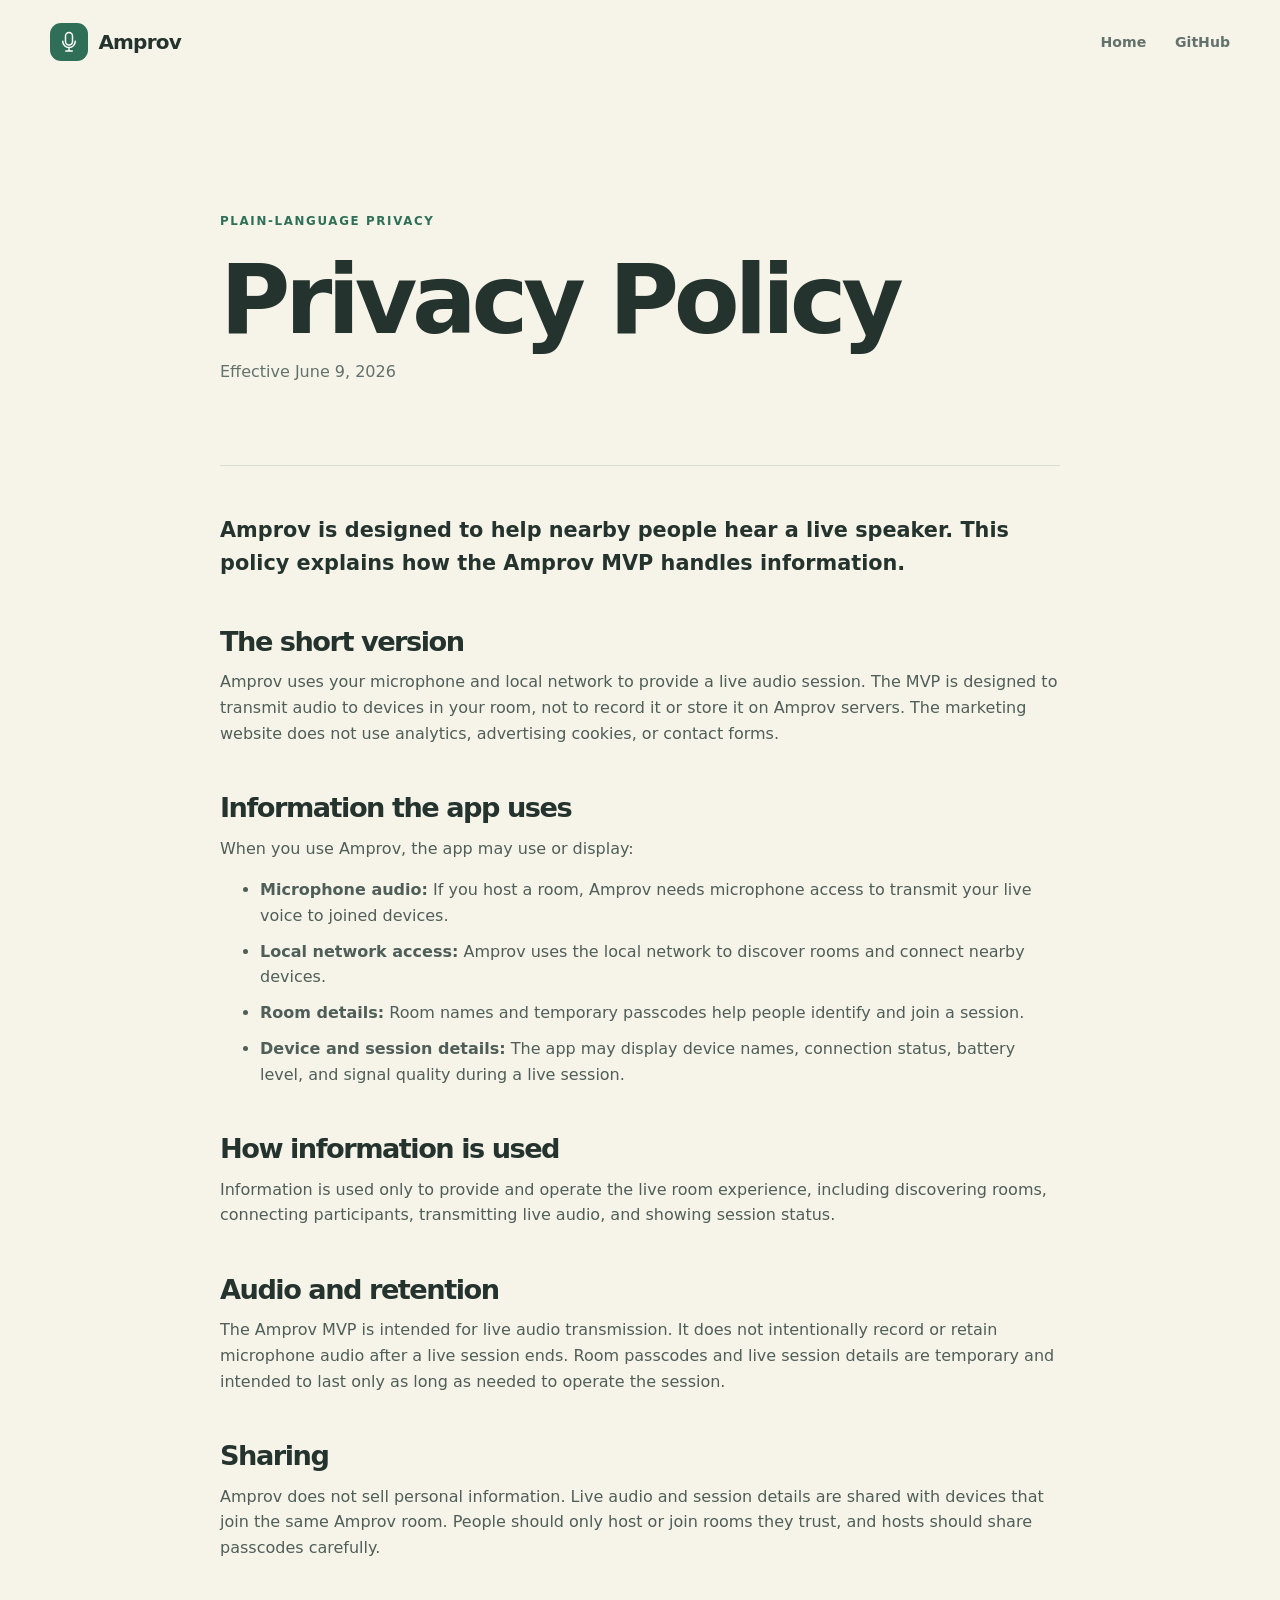
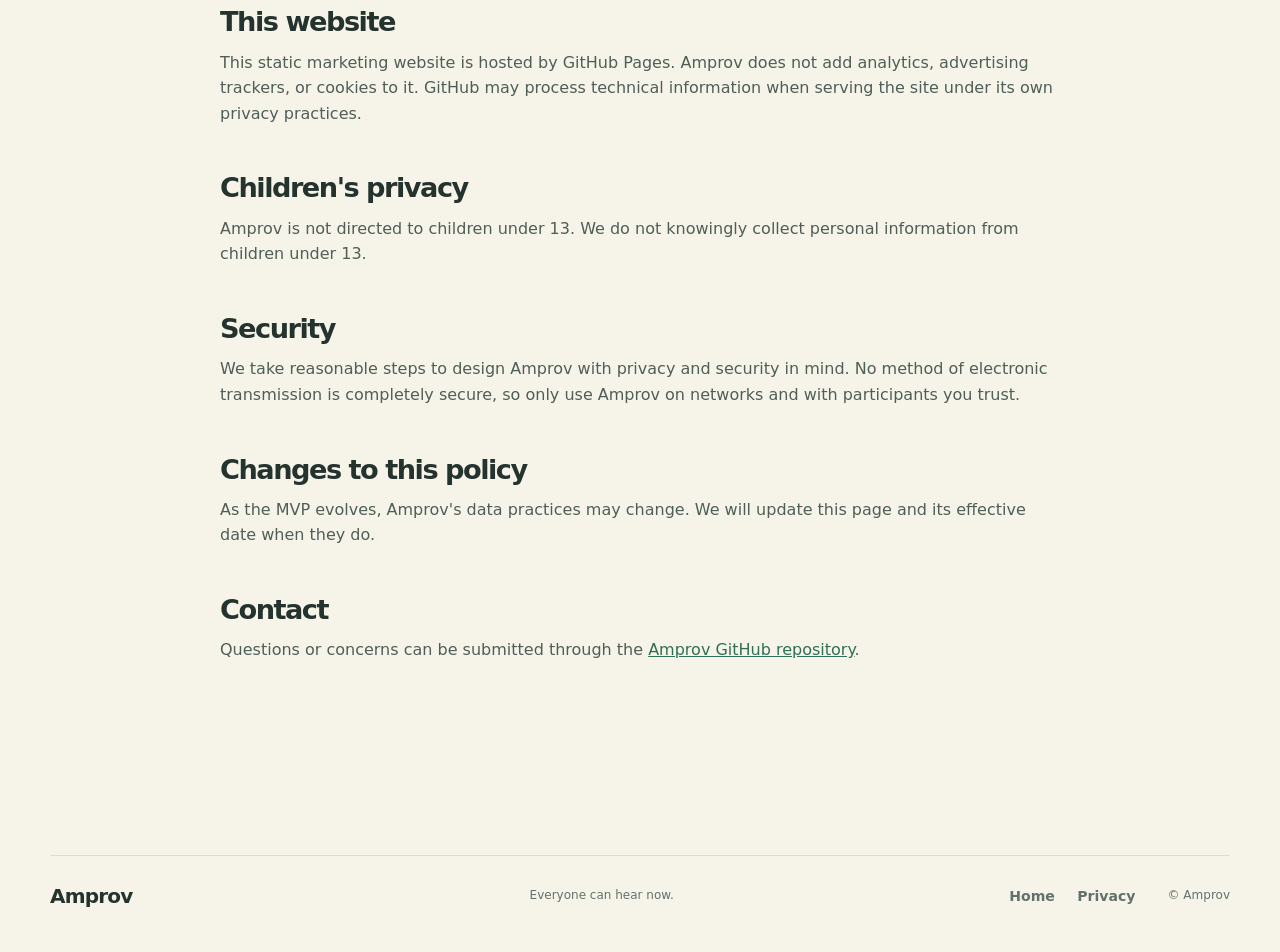
==== privacy.html @ 33fa5f2c "add core pages" ====
<!doctype html>
<html lang="en">
  <head>
    <meta charset="utf-8">
    <meta name="viewport" content="width=device-width, initial-scale=1">
    <meta name="description" content="Amprov privacy policy.">
    <meta name="theme-color" content="#f6f4e9">
    <title>Privacy Policy — Amprov</title>
    <link rel="stylesheet" href="styles.css">
    <script src="script.js" defer></script>
  </head>
  <body>
    <a class="skip-link" href="#main">Skip to content</a>
    <header class="site-header">
      <a class="brand" href="/" aria-label="Amprov home">
        <span class="brand-mark" aria-hidden="true">
          <svg viewBox="0 0 48 48"><path d="M17 12a7 7 0 0 1 14 0v11a7 7 0 0 1-14 0V12Z"></path><path d="M11.5 22.5a12.5 12.5 0 0 0 25 0M24 35v7M17.5 42h13"></path></svg>
        </span>
        <span>Amprov</span>
      </a>
      <nav class="nav-links" aria-label="Main navigation">
        <a href="/">Home</a>
        <a href="https://github.com/cwhite616/amprov.com">GitHub</a>
      </nav>
    </header>

    <main id="main" class="policy-page">
      <header class="policy-hero">
        <p class="eyebrow">Plain-language privacy</p>
        <h1>Privacy Policy</h1>
        <p>Effective June 9, 2026</p>
      </header>

      <article class="policy-content">
        <p class="policy-intro">Amprov is designed to help nearby people hear a live speaker. This policy explains how the Amprov MVP handles information.</p>

        <h2>The short version</h2>
        <p>Amprov uses your microphone and local network to provide a live audio session. The MVP is designed to transmit audio to devices in your room, not to record it or store it on Amprov servers. The marketing website does not use analytics, advertising cookies, or contact forms.</p>

        <h2>Information the app uses</h2>
        <p>When you use Amprov, the app may use or display:</p>
        <ul>
          <li><strong>Microphone audio:</strong> If you host a room, Amprov needs microphone access to transmit your live voice to joined devices.</li>
          <li><strong>Local network access:</strong> Amprov uses the local network to discover rooms and connect nearby devices.</li>
          <li><strong>Room details:</strong> Room names and temporary passcodes help people identify and join a session.</li>
          <li><strong>Device and session details:</strong> The app may display device names, connection status, battery level, and signal quality during a live session.</li>
        </ul>

        <h2>How information is used</h2>
        <p>Information is used only to provide and operate the live room experience, including discovering rooms, connecting participants, transmitting live audio, and showing session status.</p>

        <h2>Audio and retention</h2>
        <p>The Amprov MVP is intended for live audio transmission. It does not intentionally record or retain microphone audio after a live session ends. Room passcodes and live session details are temporary and intended to last only as long as needed to operate the session.</p>

        <h2>Sharing</h2>
        <p>Amprov does not sell personal information. Live audio and session details are shared with devices that join the same Amprov room. People should only host or join rooms they trust, and hosts should share passcodes carefully.</p>

        <h2>This website</h2>
        <p>This static marketing website is hosted by GitHub Pages. Amprov does not add analytics, advertising trackers, or cookies to it. GitHub may process technical information when serving the site under its own privacy practices.</p>

        <h2>Children's privacy</h2>
        <p>Amprov is not directed to children under 13. We do not knowingly collect personal information from children under 13.</p>

        <h2>Security</h2>
        <p>We take reasonable steps to design Amprov with privacy and security in mind. No method of electronic transmission is completely secure, so only use Amprov on networks and with participants you trust.</p>

        <h2>Changes to this policy</h2>
        <p>As the MVP evolves, Amprov's data practices may change. We will update this page and its effective date when they do.</p>

        <h2>Contact</h2>
        <p>Questions or concerns can be submitted through the <a href="https://github.com/cwhite616/amprov.com/issues">Amprov GitHub repository</a>.</p>
      </article>
    </main>

    <footer class="site-footer">
      <a class="brand" href="/">Amprov</a>
      <p>Everyone can hear now.</p>
      <div class="footer-links"><a href="/">Home</a><a href="privacy.html">Privacy</a></div>
      <p class="copyright">© <span data-year></span> Amprov</p>
    </footer>
  </body>
</html>
---- styles.css ----
:root {
  --green: #2f6f57;
  --green-light: #6cb89a;
  --mint: #cfe9d8;
  --blue: #319fd5;
  --gold: #eccc6a;
  --cream: #f6f4e9;
  --paper: #fffef9;
  --ink: #24332e;
  --muted: #63716c;
  --line: rgba(47, 111, 87, 0.16);
  --shadow: 0 24px 70px rgba(33, 66, 53, 0.16);
}

* { box-sizing: border-box; }
html { scroll-behavior: smooth; }
body {
  margin: 0;
  color: var(--ink);
  background: var(--cream);
  font-family: Inter, ui-sans-serif, system-ui, -apple-system, BlinkMacSystemFont, "Segoe UI", sans-serif;
  line-height: 1.6;
}
img { display: block; max-width: 100%; }
a { color: inherit; }
.skip-link {
  position: fixed;
  z-index: 100;
  top: 0;
  left: 1rem;
  padding: .65rem 1rem;
  color: white;
  background: var(--green);
  transform: translateY(-120%);
}
.skip-link:focus { transform: translateY(0); }
.site-header, .site-footer, .section, .hero {
  width: min(1180px, calc(100% - 40px));
  margin-inline: auto;
}
.site-header {
  position: relative;
  z-index: 10;
  display: flex;
  align-items: center;
  justify-content: space-between;
  min-height: 84px;
}
.brand {
  display: inline-flex;
  align-items: center;
  gap: .65rem;
  color: var(--ink);
  font-size: 1.25rem;
  font-weight: 800;
  letter-spacing: -.04em;
  text-decoration: none;
}
.brand-mark {
  display: grid;
  width: 38px;
  height: 38px;
  place-items: center;
  color: white;
  background: var(--green);
  border-radius: 11px;
}
.brand-mark svg, .center-mic svg {
  width: 24px;
  fill: none;
  stroke: currentColor;
  stroke-linecap: round;
  stroke-linejoin: round;
  stroke-width: 3;
}
.nav-links { display: flex; align-items: center; gap: 1.8rem; }
.nav-links a, .footer-links a {
  color: var(--muted);
  font-size: .88rem;
  font-weight: 700;
  text-decoration: none;
}
.nav-links a:hover, .footer-links a:hover, .policy-content a { color: var(--green); }
.nav-links .nav-cta {
  padding: .55rem 1rem;
  color: var(--green);
  border: 1px solid var(--line);
  border-radius: 999px;
}
.hero {
  display: grid;
  grid-template-columns: .94fr 1.06fr;
  min-height: 680px;
  padding: 60px 0 86px;
}
.hero-copy {
  position: relative;
  z-index: 2;
  align-self: center;
  padding: 0 1rem;
}
.eyebrow {
  margin: 0 0 1.2rem;
  color: var(--green);
  font-size: .74rem;
  font-weight: 850;
  letter-spacing: .14em;
  text-transform: uppercase;
}
.eyebrow span {
  display: inline-block;
  width: 26px;
  height: 2px;
  margin: 0 .5rem .2rem 0;
  background: var(--gold);
}
h1, h2, h3, p { margin-top: 0; }
h1, h2, h3 { line-height: 1.05; letter-spacing: -.055em; }
h1 { margin-bottom: 1.5rem; font-size: clamp(4rem, 7vw, 6.7rem); }
h2 { margin-bottom: 1.2rem; font-size: clamp(2.8rem, 5vw, 4.8rem); }
h3 { font-size: 1.45rem; }
em { color: var(--green); font-family: Georgia, serif; font-weight: 400; }
.hero-text, .section-heading > p:last-child, .showcase-copy > p, .availability > div > p {
  max-width: 560px;
  color: var(--muted);
  font-size: 1.12rem;
}
.hero-actions { display: flex; align-items: center; gap: 1.5rem; margin: 2rem 0; }
.button {
  display: inline-flex;
  align-items: center;
  gap: 1.2rem;
  justify-content: center;
  padding: .9rem 1.3rem;
  border-radius: 999px;
  font-size: .86rem;
  font-weight: 800;
  text-decoration: none;
  transition: transform .2s, box-shadow .2s;
}
.button:hover { transform: translateY(-2px); box-shadow: 0 12px 28px rgba(36, 51, 46, .2); }
.button-primary { color: white; background: var(--green); }
.text-link { color: var(--green); font-size: .86rem; font-weight: 800; text-decoration: none; }
.hero-notes {
  display: flex;
  gap: 1.5rem;
  margin: 0;
  padding: 0;
  color: var(--muted);
  font-size: .75rem;
  font-weight: 700;
  list-style: none;
}
.hero-notes li::before { content: "✓"; margin-right: .4rem; color: var(--green); }
.hero-visual {
  position: relative;
  display: grid;
  min-height: 600px;
  place-items: center;
  border-radius: 42% 42% 18% 18%;
  background: radial-gradient(circle at 50% 48%, #d4eadb 0 30%, transparent 65%);
}
.phone {
  overflow: hidden;
  padding: 7px;
  background: #17201d;
  border: 1px solid rgba(255,255,255,.45);
  border-radius: 34px;
  box-shadow: var(--shadow);
}
.phone img { border-radius: 27px; }
.phone-main { z-index: 2; width: 260px; transform: rotate(3deg); }
.signal {
  position: absolute;
  width: 430px;
  height: 430px;
  border: 1px solid rgba(47, 111, 87, .18);
  border-radius: 50%;
}
.signal-two { width: 550px; height: 550px; opacity: .55; }
.floating-card {
  position: absolute;
  z-index: 3;
  display: flex;
  align-items: center;
  gap: .7rem;
  padding: .75rem 1rem;
  background: rgba(255, 254, 249, .9);
  border: 1px solid rgba(255,255,255,.8);
  border-radius: 14px;
  box-shadow: 0 14px 36px rgba(47, 111, 87, .18);
  backdrop-filter: blur(10px);
  font-size: .7rem;
}
.floating-card span:last-child { display: grid; }
.floating-card-top { top: 22%; right: 3%; }
.floating-card-bottom { bottom: 22%; left: 3%; }
.pulse, .mini-avatar {
  display: grid;
  width: 28px;
  height: 28px;
  place-items: center;
  color: white;
  background: var(--green-light);
  border-radius: 50%;
}
.pulse::after { content: ""; width: 8px; height: 8px; background: white; border-radius: 50%; }
.trust-strip {
  width: 100%;
  padding: 1.3rem 5vw;
  color: white;
  background: var(--green);
  text-align: center;
}
.trust-strip p { margin-bottom: .65rem; color: #cae2d7; font-size: .66rem; font-weight: 800; letter-spacing: .14em; text-transform: uppercase; }
.trust-strip div { display: flex; flex-wrap: wrap; gap: 1.5rem 3rem; justify-content: center; font-size: .83rem; font-weight: 800; }
.trust-strip span::before { content: "•"; margin-right: 1rem; color: var(--gold); }
.section { padding: 120px 0; }
.section-heading { max-width: 700px; margin-bottom: 4rem; }
.centered { margin-inline: auto; text-align: center; }
.centered p { margin-inline: auto; }
.steps { display: grid; grid-template-columns: repeat(3, 1fr); gap: 1.3rem; }
.step-card {
  position: relative;
  min-height: 270px;
  padding: 2.2rem;
  background: rgba(255, 254, 249, .72);
  border: 1px solid var(--line);
  border-radius: 22px;
}
.step-card p, .use-card p { color: var(--muted); font-size: .93rem; }
.step-number { position: absolute; top: 1.2rem; right: 1.4rem; color: var(--green-light); font-family: Georgia, serif; font-size: .8rem; }
.step-icon, .use-icon {
  display: grid;
  width: 52px;
  height: 52px;
  margin-bottom: 2.5rem;
  place-items: center;
  color: var(--green);
  background: var(--mint);
  border-radius: 50%;
  font-weight: 800;
}
.product-showcase {
  display: grid;
  grid-template-columns: .8fr 1.2fr;
  align-items: center;
  gap: 5rem;
  width: 100%;
  max-width: none;
  padding-inline: max(40px, calc((100vw - 1180px) / 2));
  background: var(--paper);
}
.showcase-copy { max-width: 470px; }
.check-list { display: grid; gap: 1rem; margin: 2rem 0 0; padding: 0; list-style: none; font-size: .86rem; font-weight: 750; }
.check-list span { margin-right: .6rem; color: var(--green); }
.phone-stage { position: relative; min-height: 620px; }
.phone-stage .phone { position: absolute; width: 245px; }
.phone-back { top: 10px; left: 6%; transform: rotate(-7deg); }
.phone-front { z-index: 2; right: 8%; bottom: 0; transform: rotate(5deg); }
.use-grid { display: grid; grid-template-columns: repeat(3, 1fr); gap: 1.3rem; }
.use-card { min-height: 290px; padding: 2.2rem; border-radius: 22px; }
.use-card-green { background: #dbead9; }
.use-card-blue { background: #d8eaf0; }
.use-card-gold { background: #f3e7bc; }
.use-card .use-icon { margin-bottom: 4rem; background: rgba(255,255,255,.6); }
.availability {
  display: grid;
  grid-template-columns: 1fr .8fr;
  align-items: center;
  gap: 3rem;
  overflow: hidden;
  margin-bottom: 5rem;
  padding: 5rem;
  color: white;
  background: var(--green);
  border-radius: 30px;
}
.availability h2 { font-size: clamp(2.6rem, 5vw, 4.6rem); }
.availability em { color: var(--gold); }
.availability > div > p { color: #cce1d7; }
.eyebrow.light { color: var(--gold); }
.button-light { color: var(--green); background: white; }
.availability-art { position: relative; display: grid; min-height: 340px; place-items: center; }
.center-mic { z-index: 2; display: grid; width: 110px; height: 110px; place-items: center; color: var(--green); background: var(--gold); border-radius: 32px; transform: rotate(-7deg); box-shadow: 0 24px 50px rgba(0,0,0,.15); }
.center-mic svg { width: 58px; }
.orbit { position: absolute; width: 190px; height: 190px; border: 1px solid rgba(255,255,255,.3); border-radius: 50%; }
.orbit-two { width: 280px; height: 280px; }
.orbit-three { width: 380px; height: 380px; opacity: .5; }
.site-footer {
  display: grid;
  grid-template-columns: 1fr 1fr auto auto;
  align-items: center;
  gap: 2rem;
  padding: 1.5rem 0 2.5rem;
  border-top: 1px solid var(--line);
}
.site-footer p { margin: 0; color: var(--muted); font-size: .75rem; }
.footer-links { display: flex; gap: 1.4rem; }
.policy-page { width: min(840px, calc(100% - 40px)); margin: 4rem auto 8rem; }
.policy-hero { padding: 4rem 0; border-bottom: 1px solid var(--line); }
.policy-hero h1 { margin-bottom: .5rem; font-size: clamp(3.5rem, 8vw, 6rem); }
.policy-hero > p:last-child { color: var(--muted); }
.policy-content { padding: 3rem 0; }
.policy-content h2 { margin: 3rem 0 .8rem; font-size: 1.7rem; }
.policy-content p, .policy-content li { color: #4f5e58; }
.policy-content li { margin-bottom: .65rem; }
.policy-intro { color: var(--ink) !important; font-size: 1.3rem; font-weight: 600; }

@media (max-width: 900px) {
  .hero { grid-template-columns: 1fr; padding-top: 70px; text-align: center; }
  .hero-copy { padding: 0; }
  .hero-text, .hero-notes, .hero-actions { justify-content: center; margin-inline: auto; }
  .hero-visual { min-height: 620px; }
  .steps, .use-grid { grid-template-columns: 1fr; }
  .step-card, .use-card { min-height: 0; }
  .product-showcase { grid-template-columns: 1fr; gap: 2rem; }
  .showcase-copy { max-width: 680px; }
  .availability { grid-template-columns: 1fr; padding: 3.5rem; }
  .availability-art { min-height: 260px; }
}
@media (max-width: 640px) {
  .site-header { min-height: 70px; }
  .nav-links a:not(.nav-cta) { display: none; }
  .hero { padding-top: 40px; }
  h1 { font-size: clamp(3.6rem, 18vw, 5rem); }
  .hero-actions, .hero-notes { flex-direction: column; }
  .hero-visual { min-height: 540px; }
  .phone-main { width: 220px; }
  .signal { width: 330px; height: 330px; }
  .signal-two { width: 430px; height: 430px; }
  .floating-card-top { right: -3%; }
  .floating-card-bottom { left: -3%; }
  .section { padding: 80px 0; }
  .product-showcase { padding-inline: 20px; }
  .phone-stage { min-height: 500px; }
  .phone-stage .phone { width: 190px; }
  .phone-back { left: 0; }
  .phone-front { right: 0; }
  .availability { width: calc(100% - 40px); margin-bottom: 3rem; padding: 2.5rem 1.5rem; }
  .site-footer { grid-template-columns: 1fr 1fr; }
  .copyright { text-align: right; }
}
@media (prefers-reduced-motion: reduce) {
  html { scroll-behavior: auto; }
  *, *::before, *::after { transition-duration: .01ms !important; }
}
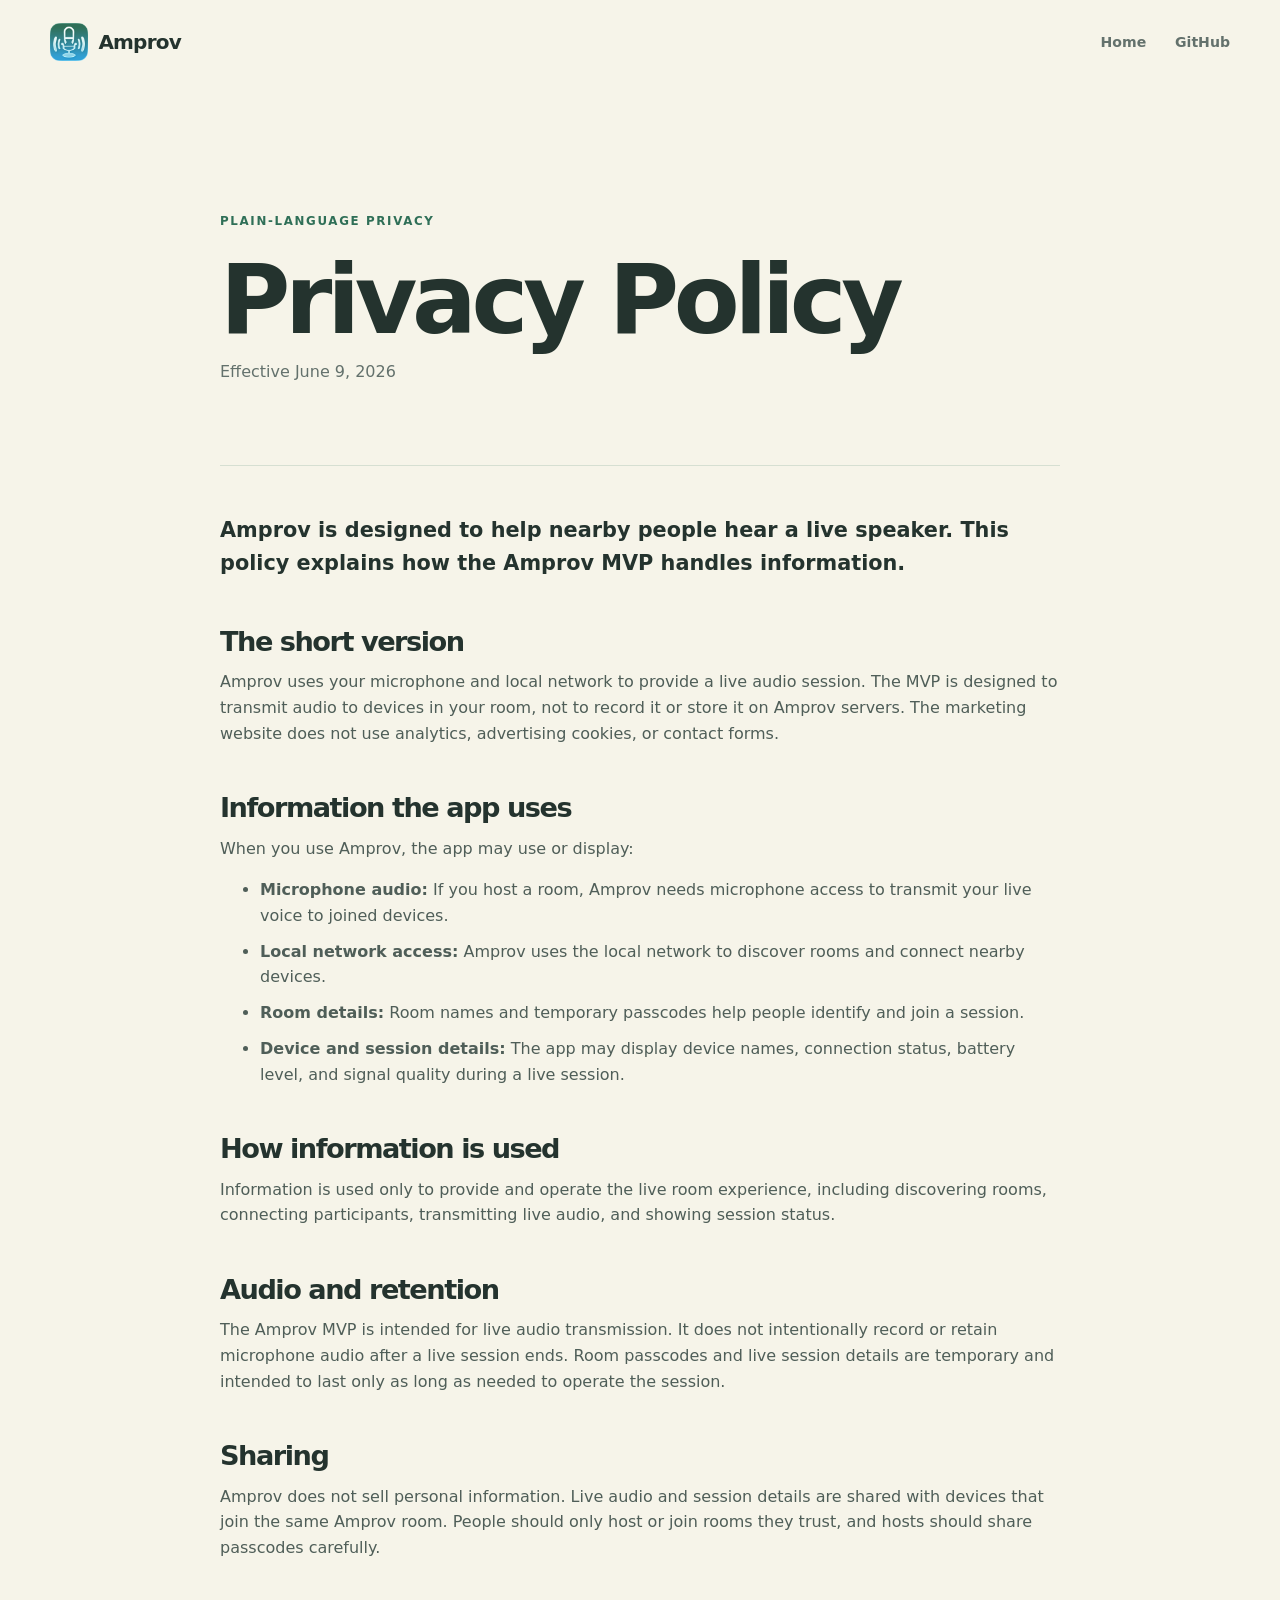
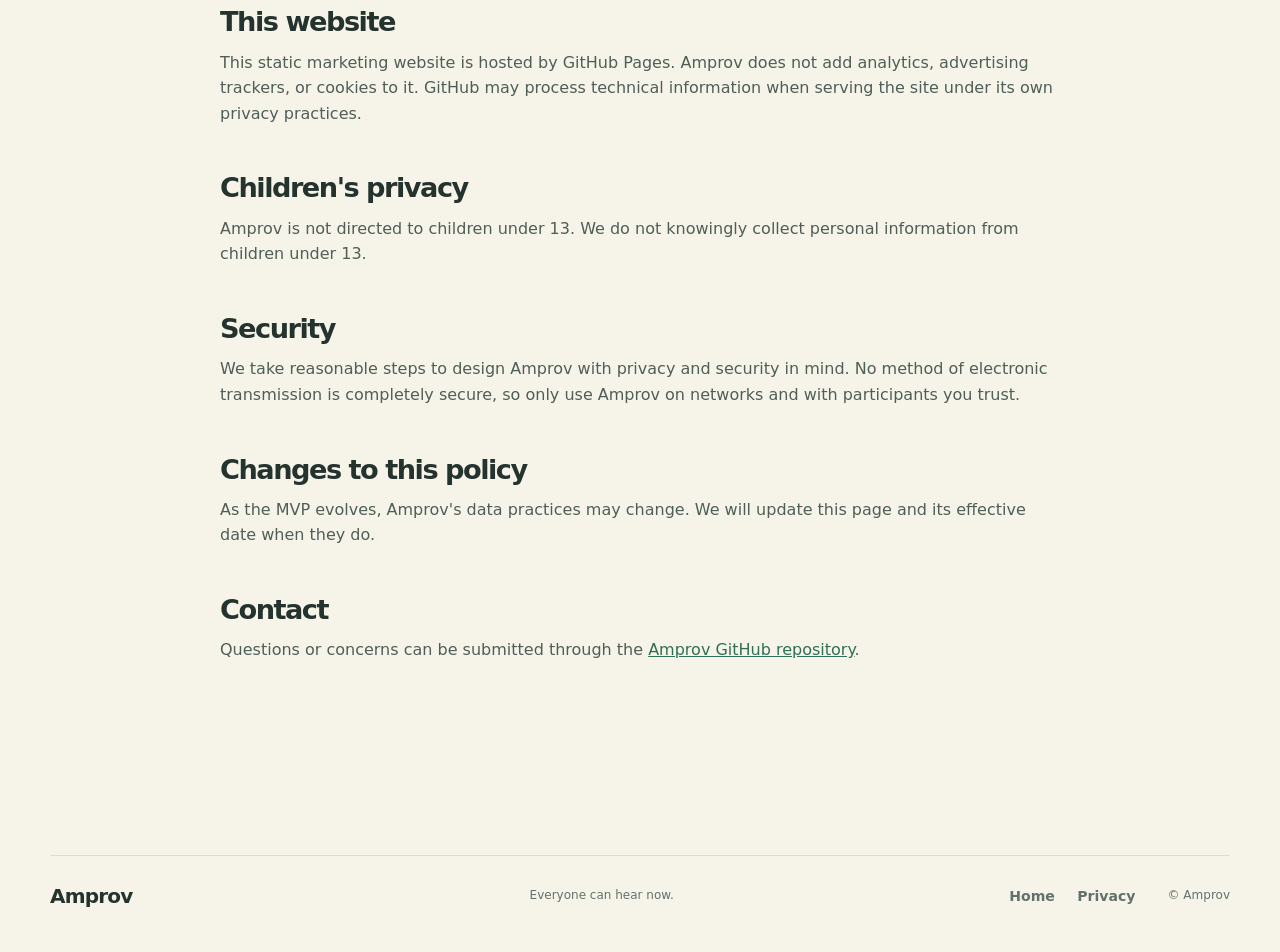
==== commit 8c923086: "use Amprov app icon across site" ====
--- a/privacy.html
+++ b/privacy.html
@@ -6,6 +6,9 @@
     <meta name="description" content="Amprov privacy policy.">
     <meta name="theme-color" content="#f6f4e9">
     <title>Privacy Policy — Amprov</title>
+    <link rel="icon" type="image/png" sizes="32x32" href="favicon-32x32.png">
+    <link rel="icon" type="image/png" sizes="16x16" href="favicon-16x16.png">
+    <link rel="apple-touch-icon" sizes="180x180" href="apple-touch-icon.png">
     <link rel="stylesheet" href="styles.css">
     <script src="script.js" defer></script>
   </head>
@@ -14,7 +17,7 @@
     <header class="site-header">
       <a class="brand" href="/" aria-label="Amprov home">
         <span class="brand-mark" aria-hidden="true">
-          <svg viewBox="0 0 48 48"><path d="M17 12a7 7 0 0 1 14 0v11a7 7 0 0 1-14 0V12Z"></path><path d="M11.5 22.5a12.5 12.5 0 0 0 25 0M24 35v7M17.5 42h13"></path></svg>
+          <img src="assets/image/Amprov-mic.webp" alt="">
         </span>
         <span>Amprov</span>
       </a>
--- a/styles.css
+++ b/styles.css
@@ -16,6 +16,7 @@
 html { scroll-behavior: smooth; }
 body {
   margin: 0;
+  overflow-x: hidden;
   color: var(--ink);
   background: var(--cream);
   font-family: Inter, ui-sans-serif, system-ui, -apple-system, BlinkMacSystemFont, "Segoe UI", sans-serif;
@@ -57,21 +58,14 @@
   text-decoration: none;
 }
 .brand-mark {
-  display: grid;
   width: 38px;
   height: 38px;
-  place-items: center;
-  color: white;
-  background: var(--green);
-  border-radius: 11px;
-}
-.brand-mark svg, .center-mic svg {
-  width: 24px;
-  fill: none;
-  stroke: currentColor;
-  stroke-linecap: round;
-  stroke-linejoin: round;
-  stroke-width: 3;
+  flex: 0 0 auto;
+}
+.brand-mark img {
+  width: 100%;
+  height: 100%;
+  object-fit: contain;
 }
 .nav-links { display: flex; align-items: center; gap: 1.8rem; }
 .nav-links a, .footer-links a {
@@ -282,8 +276,8 @@
 .eyebrow.light { color: var(--gold); }
 .button-light { color: var(--green); background: white; }
 .availability-art { position: relative; display: grid; min-height: 340px; place-items: center; }
-.center-mic { z-index: 2; display: grid; width: 110px; height: 110px; place-items: center; color: var(--green); background: var(--gold); border-radius: 32px; transform: rotate(-7deg); box-shadow: 0 24px 50px rgba(0,0,0,.15); }
-.center-mic svg { width: 58px; }
+.center-mic { z-index: 2; width: 120px; height: 120px; transform: rotate(-7deg); filter: drop-shadow(0 24px 25px rgba(0,0,0,.15)); }
+.center-mic img { width: 100%; height: 100%; object-fit: contain; }
 .orbit { position: absolute; width: 190px; height: 190px; border: 1px solid rgba(255,255,255,.3); border-radius: 50%; }
 .orbit-two { width: 280px; height: 280px; }
 .orbit-three { width: 380px; height: 380px; opacity: .5; }
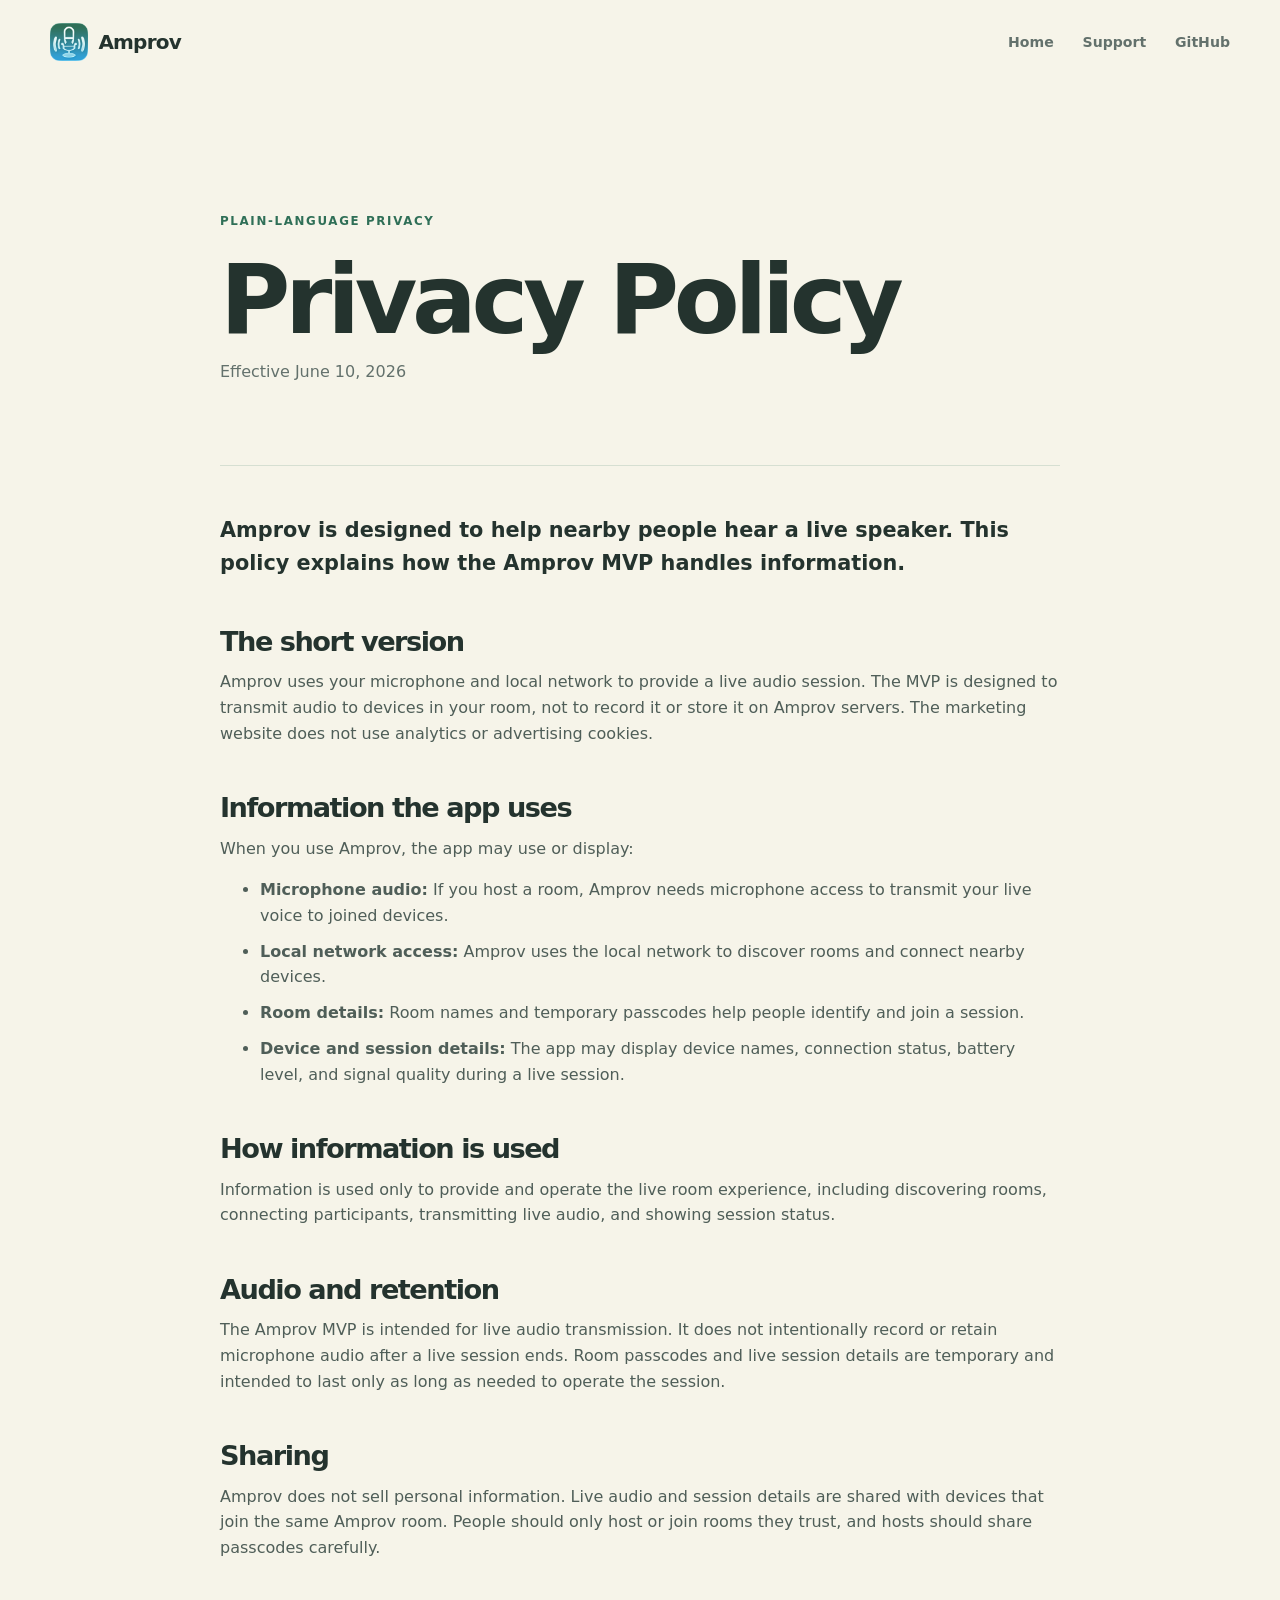
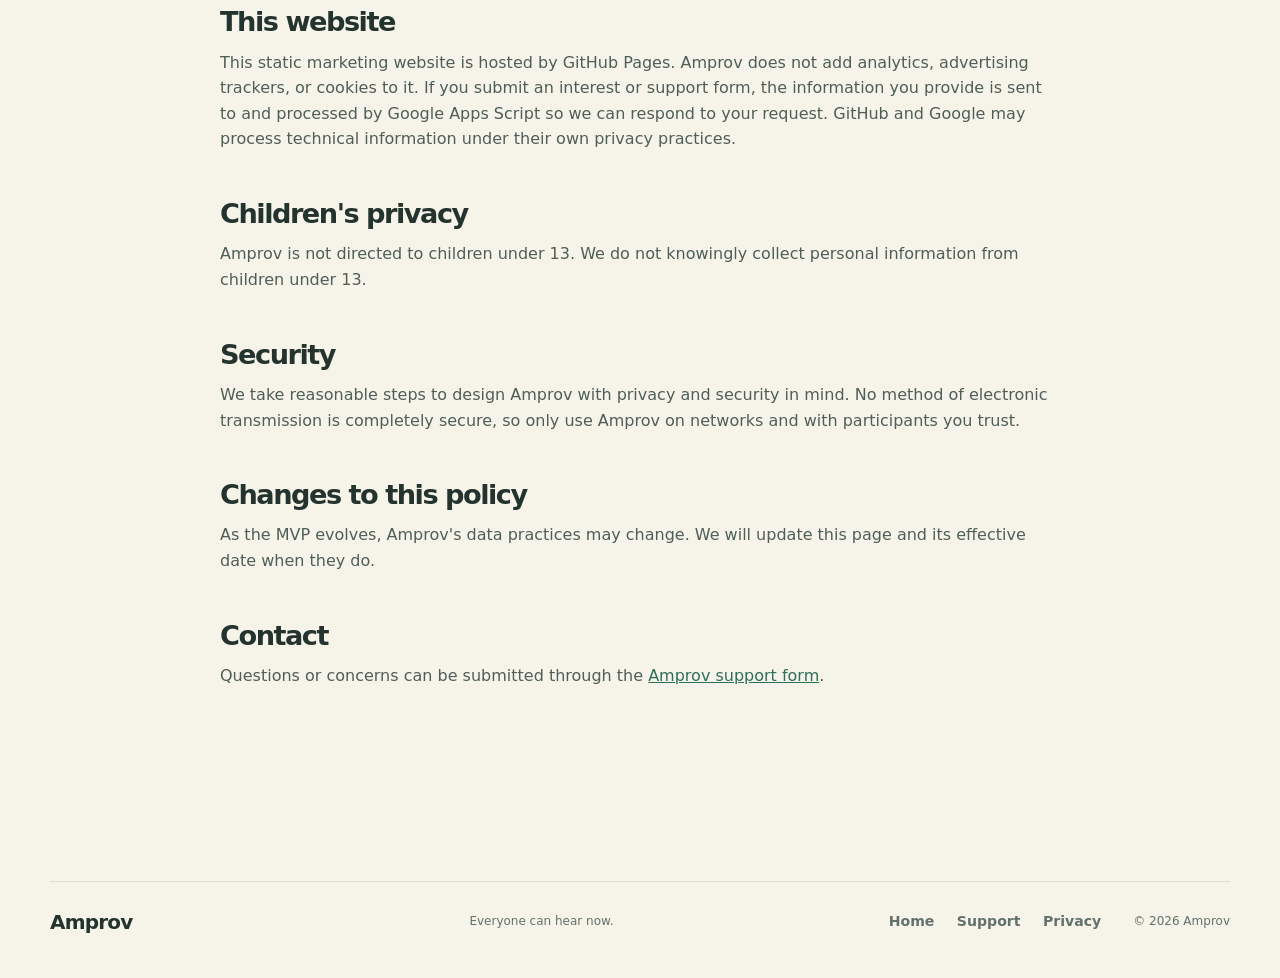
==== commit 28d0383a: "add interest and support forms" ====
--- a/privacy.html
+++ b/privacy.html
@@ -9,8 +9,8 @@
     <link rel="icon" type="image/png" sizes="32x32" href="favicon-32x32.png">
     <link rel="icon" type="image/png" sizes="16x16" href="favicon-16x16.png">
     <link rel="apple-touch-icon" sizes="180x180" href="apple-touch-icon.png">
-    <link rel="stylesheet" href="styles.css">
-    <script src="script.js" defer></script>
+    <link rel="stylesheet" href="styles.css?v=2">
+    <script src="script.js?v=2" defer></script>
   </head>
   <body>
     <a class="skip-link" href="#main">Skip to content</a>
@@ -23,6 +23,7 @@
       </a>
       <nav class="nav-links" aria-label="Main navigation">
         <a href="/">Home</a>
+        <a href="support.html">Support</a>
         <a href="https://github.com/cwhite616/amprov.com">GitHub</a>
       </nav>
     </header>
@@ -31,14 +32,14 @@
       <header class="policy-hero">
         <p class="eyebrow">Plain-language privacy</p>
         <h1>Privacy Policy</h1>
-        <p>Effective June 9, 2026</p>
+        <p>Effective June 10, 2026</p>
       </header>
 
       <article class="policy-content">
         <p class="policy-intro">Amprov is designed to help nearby people hear a live speaker. This policy explains how the Amprov MVP handles information.</p>
 
         <h2>The short version</h2>
-        <p>Amprov uses your microphone and local network to provide a live audio session. The MVP is designed to transmit audio to devices in your room, not to record it or store it on Amprov servers. The marketing website does not use analytics, advertising cookies, or contact forms.</p>
+        <p>Amprov uses your microphone and local network to provide a live audio session. The MVP is designed to transmit audio to devices in your room, not to record it or store it on Amprov servers. The marketing website does not use analytics or advertising cookies.</p>
 
         <h2>Information the app uses</h2>
         <p>When you use Amprov, the app may use or display:</p>
@@ -59,7 +60,7 @@
         <p>Amprov does not sell personal information. Live audio and session details are shared with devices that join the same Amprov room. People should only host or join rooms they trust, and hosts should share passcodes carefully.</p>
 
         <h2>This website</h2>
-        <p>This static marketing website is hosted by GitHub Pages. Amprov does not add analytics, advertising trackers, or cookies to it. GitHub may process technical information when serving the site under its own privacy practices.</p>
+        <p>This static marketing website is hosted by GitHub Pages. Amprov does not add analytics, advertising trackers, or cookies to it. If you submit an interest or support form, the information you provide is sent to and processed by Google Apps Script so we can respond to your request. GitHub and Google may process technical information under their own privacy practices.</p>
 
         <h2>Children's privacy</h2>
         <p>Amprov is not directed to children under 13. We do not knowingly collect personal information from children under 13.</p>
@@ -71,14 +72,14 @@
         <p>As the MVP evolves, Amprov's data practices may change. We will update this page and its effective date when they do.</p>
 
         <h2>Contact</h2>
-        <p>Questions or concerns can be submitted through the <a href="https://github.com/cwhite616/amprov.com/issues">Amprov GitHub repository</a>.</p>
+        <p>Questions or concerns can be submitted through the <a href="support.html">Amprov support form</a>.</p>
       </article>
     </main>
 
     <footer class="site-footer">
       <a class="brand" href="/">Amprov</a>
       <p>Everyone can hear now.</p>
-      <div class="footer-links"><a href="/">Home</a><a href="privacy.html">Privacy</a></div>
+      <div class="footer-links"><a href="/">Home</a><a href="support.html">Support</a><a href="privacy.html">Privacy</a></div>
       <p class="copyright">© <span data-year></span> Amprov</p>
     </footer>
   </body>
--- a/styles.css
+++ b/styles.css
@@ -24,6 +24,14 @@
 }
 img { display: block; max-width: 100%; }
 a { color: inherit; }
+.sr-only {
+  position: absolute;
+  width: 1px;
+  height: 1px;
+  overflow: hidden;
+  clip: rect(0, 0, 0, 0);
+  white-space: nowrap;
+}
 .skip-link {
   position: fixed;
   z-index: 100;
@@ -133,6 +141,7 @@
   transition: transform .2s, box-shadow .2s;
 }
 .button:hover { transform: translateY(-2px); box-shadow: 0 12px 28px rgba(36, 51, 46, .2); }
+.button:disabled { cursor: wait; opacity: .7; transform: none; box-shadow: none; }
 .button-primary { color: white; background: var(--green); }
 .text-link { color: var(--green); font-size: .86rem; font-weight: 800; text-decoration: none; }
 .hero-notes {
@@ -275,6 +284,25 @@
 .availability > div > p { color: #cce1d7; }
 .eyebrow.light { color: var(--gold); }
 .button-light { color: var(--green); background: white; }
+.interest-form { max-width: 610px; margin-top: 1.8rem; }
+.inline-form-fields { display: flex; gap: .65rem; }
+.inline-form-fields input {
+  min-width: 0;
+  flex: 1;
+  padding: .9rem 1.1rem;
+  color: var(--ink);
+  background: white;
+  border: 1px solid transparent;
+  border-radius: 999px;
+  font: inherit;
+}
+.inline-form-fields .button { flex: 0 0 auto; border: 0; cursor: pointer; }
+.form-status { min-height: 1.6em; margin: .75rem 0 0; color: var(--muted); font-size: .82rem; font-weight: 700; }
+.form-status-light { color: #dcece5 !important; }
+.form-status-success { color: var(--green); }
+.form-status-light.form-status-success { color: white !important; }
+.form-status-error { color: #9b332f; }
+.form-status-light.form-status-error { color: #ffd7d4 !important; }
 .availability-art { position: relative; display: grid; min-height: 340px; place-items: center; }
 .center-mic { z-index: 2; width: 120px; height: 120px; transform: rotate(-7deg); filter: drop-shadow(0 24px 25px rgba(0,0,0,.15)); }
 .center-mic img { width: 100%; height: 100%; object-fit: contain; }
@@ -300,6 +328,46 @@
 .policy-content p, .policy-content li { color: #4f5e58; }
 .policy-content li { margin-bottom: .65rem; }
 .policy-intro { color: var(--ink) !important; font-size: 1.3rem; font-weight: 600; }
+.support-page { width: min(1050px, calc(100% - 40px)); margin: 4rem auto 8rem; }
+.support-hero {
+  display: grid;
+  grid-template-columns: 1fr auto;
+  align-items: center;
+  gap: 3rem;
+  padding: 4rem 0 5rem;
+}
+.support-hero h1 { margin-bottom: 1rem; font-size: clamp(3.5rem, 8vw, 6rem); }
+.support-hero p:last-child, .support-panel-copy p:last-child { max-width: 560px; color: var(--muted); font-size: 1.08rem; }
+.support-icon { width: 180px; height: 180px; filter: drop-shadow(0 24px 35px rgba(47, 111, 87, .2)); transform: rotate(5deg); }
+.support-icon img { width: 100%; height: 100%; object-fit: contain; }
+.support-panel {
+  display: grid;
+  grid-template-columns: .75fr 1.25fr;
+  gap: 4rem;
+  padding: 4rem;
+  background: var(--paper);
+  border: 1px solid var(--line);
+  border-radius: 28px;
+  box-shadow: var(--shadow);
+}
+.support-panel h2 { font-size: clamp(2.5rem, 4vw, 4rem); }
+.support-form { display: grid; gap: .65rem; }
+.support-form label { margin-top: .7rem; font-size: .78rem; font-weight: 800; }
+.support-form input, .support-form textarea {
+  width: 100%;
+  padding: .9rem 1rem;
+  color: var(--ink);
+  background: var(--cream);
+  border: 1px solid var(--line);
+  border-radius: 12px;
+  font: inherit;
+}
+.support-form textarea { resize: vertical; }
+.support-form .button { justify-self: start; margin-top: 1rem; border: 0; cursor: pointer; }
+input:focus-visible, textarea:focus-visible, button:focus-visible, a:focus-visible {
+  outline: 3px solid var(--gold);
+  outline-offset: 3px;
+}
 
 @media (max-width: 900px) {
   .hero { grid-template-columns: 1fr; padding-top: 70px; text-align: center; }
@@ -312,6 +380,7 @@
   .showcase-copy { max-width: 680px; }
   .availability { grid-template-columns: 1fr; padding: 3.5rem; }
   .availability-art { min-height: 260px; }
+  .support-panel { grid-template-columns: 1fr; gap: 2rem; }
 }
 @media (max-width: 640px) {
   .site-header { min-height: 70px; }
@@ -332,6 +401,12 @@
   .phone-back { left: 0; }
   .phone-front { right: 0; }
   .availability { width: calc(100% - 40px); margin-bottom: 3rem; padding: 2.5rem 1.5rem; }
+  .inline-form-fields { flex-direction: column; }
+  .inline-form-fields .button { width: 100%; }
+  .support-page { margin-top: 1rem; }
+  .support-hero { grid-template-columns: 1fr; padding: 3rem 0; }
+  .support-icon { display: none; }
+  .support-panel { padding: 2rem 1.25rem; }
   .site-footer { grid-template-columns: 1fr 1fr; }
   .copyright { text-align: right; }
 }
